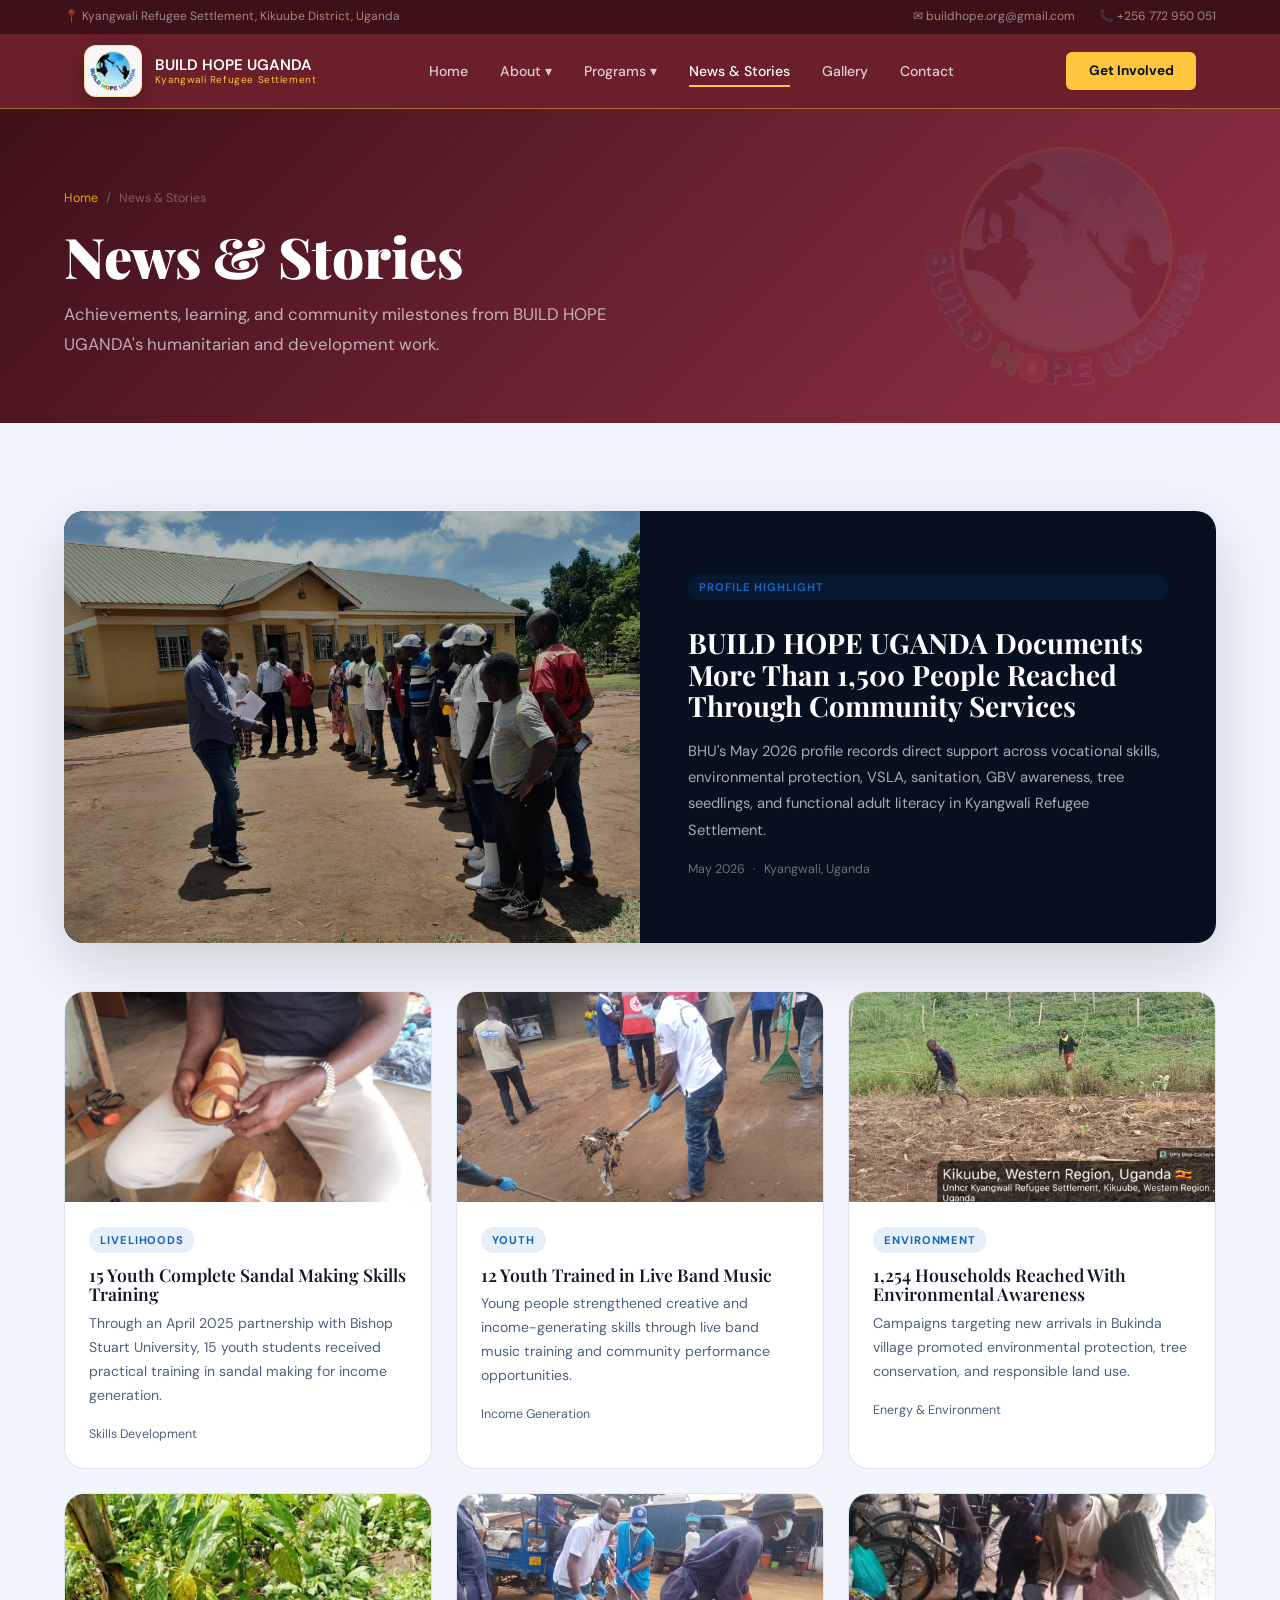
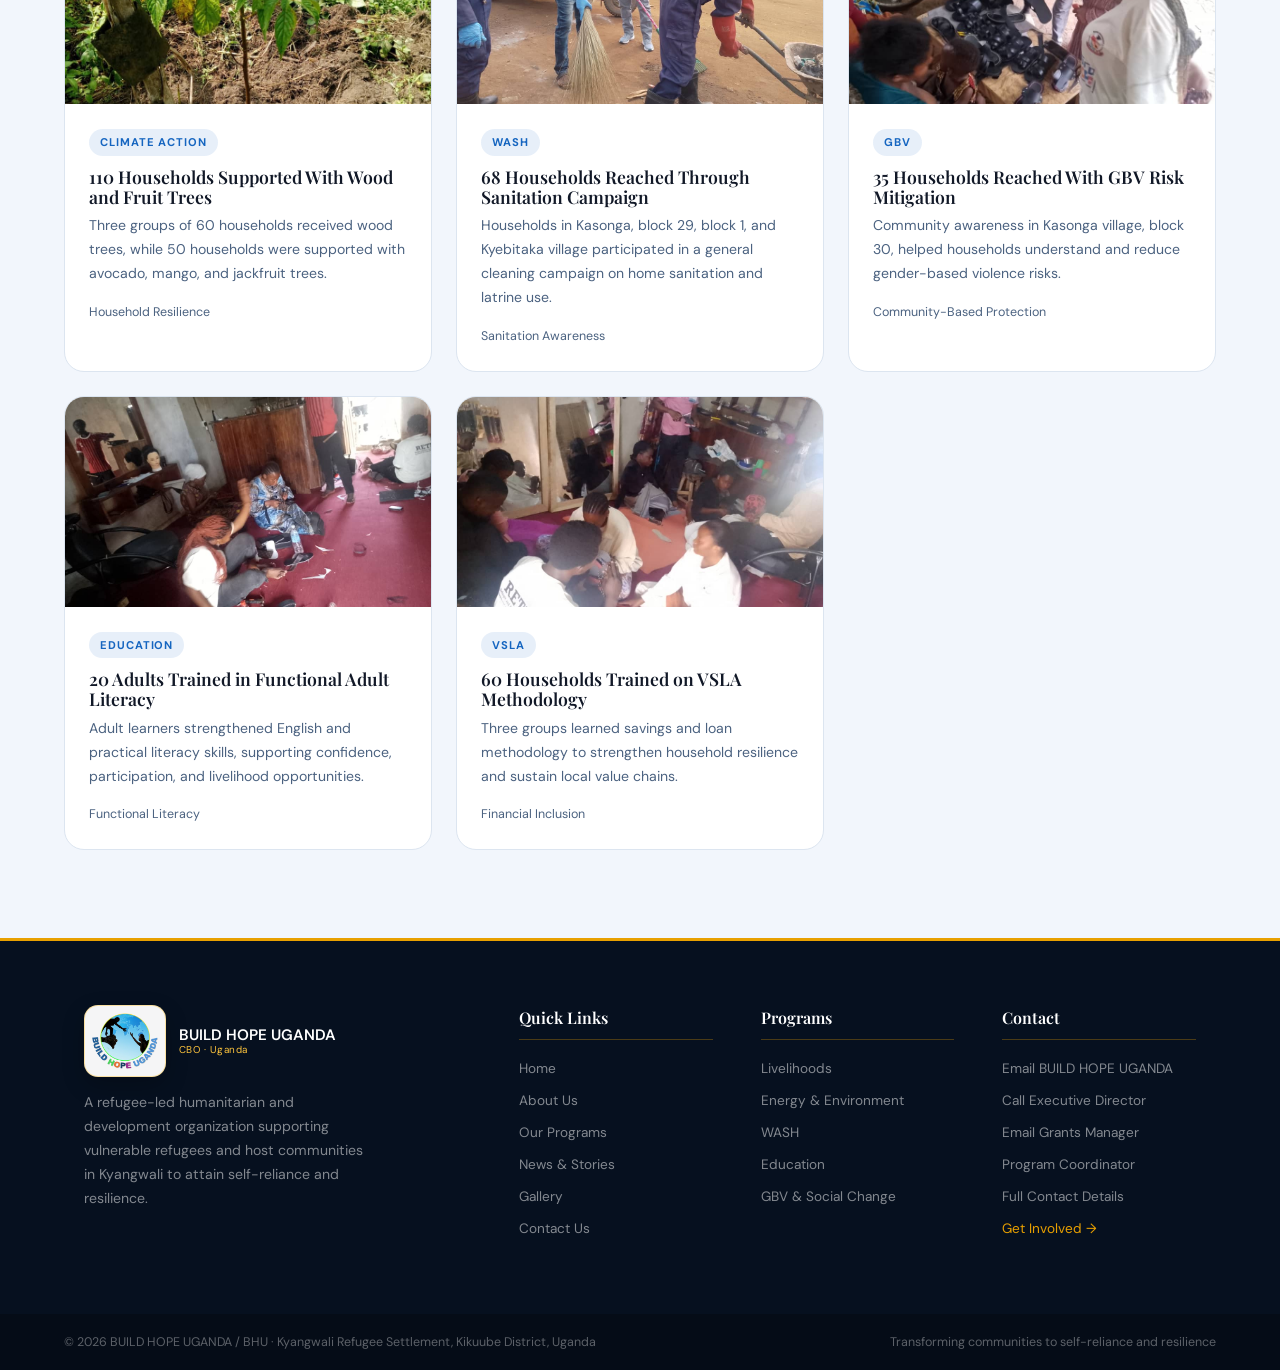
==== news.html @ aa058f79 "Initial website upload" ====
<!DOCTYPE html>
<html lang="en">
<head>
  <meta charset="UTF-8"/>
  <meta name="viewport" content="width=device-width,initial-scale=1"/>
  <title>News &amp; Stories — BUILD HOPE UGANDA / BHU</title>
  <meta name="description"
    content="Read updates and stories from BUILD HOPE UGANDA's community work in Kyangwali Refugee Settlement." />
  <meta property="og:title" content="BUILD HOPE UGANDA News & Stories" />
  <meta property="og:description"
    content="Achievements, learning, and community milestones from BUILD HOPE UGANDA." />
  <meta property="og:image" content="asset/build activities images/IMG-20260504-WA0045.jpg" />
  <meta property="og:type" content="website" />
  <meta name="twitter:card" content="summary_large_image" />
  <link rel="icon" type="image/png" href="asset/build-hope-uganda-logo-transparent.png" />
  <link rel="stylesheet" href="css/shared.css"/>
  <link rel="stylesheet" href="css/news.css"/>
</head>
<body data-page="news">
<div id="topbar"></div>
<div id="navbar"></div>

<div class="page-hero">
  <div class="page-hero-inner">
    <div class="breadcrumb"><a href="index.html">Home</a><span>/</span><span>News &amp; Stories</span></div>
    <h1>News &amp; Stories</h1>
    <p>Achievements, learning, and community milestones from BUILD HOPE UGANDA's humanitarian and development work.</p>
  </div>
</div>

<section class="section bg-white">
  <div class="section-inner">
    <div class="featured-story reveal">
      <img src="asset/build activities images/IMG-20260504-WA0045.jpg" alt="Featured BUILD HOPE UGANDA community story" decoding="async"/>
      <div class="featured-body">
        <span class="card-tag">Profile Highlight</span>
        <h2>BUILD HOPE UGANDA Documents More Than 1,500 People Reached Through Community Services</h2>
        <p>BHU's May 2026 profile records direct support across vocational skills, environmental protection, VSLA, sanitation, GBV awareness, tree seedlings, and functional adult literacy in Kyangwali Refugee Settlement.</p>
        <div class="story-meta"><span>May 2026</span><span>·</span><span>Kyangwali, Uganda</span></div>
      </div>
    </div>

    <div class="news-grid-full">
      <article class="card reveal">
        <img class="card-img" src="asset/build activities images/IMG-20260504-WA0014.jpg" alt="Youth sandal making training" loading="lazy" decoding="async"/>
        <div class="card-body">
          <span class="card-tag">Livelihoods</span>
          <h3>15 Youth Complete Sandal Making Skills Training</h3>
          <p>Through an April 2025 partnership with Bishop Stuart University, 15 youth students received practical training in sandal making for income generation.</p>
          <div class="story-meta"><span>Skills Development</span></div>
        </div>
      </article>
      <article class="card reveal">
        <img class="card-img" src="asset/build activities images/IMG-20260504-WA0004.jpg" alt="Youth live band training" loading="lazy" decoding="async"/>
        <div class="card-body">
          <span class="card-tag">Youth</span>
          <h3>12 Youth Trained in Live Band Music</h3>
          <p>Young people strengthened creative and income-generating skills through live band music training and community performance opportunities.</p>
          <div class="story-meta"><span>Income Generation</span></div>
        </div>
      </article>
      <article class="card reveal">
        <img class="card-img" src="asset/build activities images/IMG-20260504-WA0047.jpg" alt="Environment" loading="lazy" decoding="async"/>
        <div class="card-body">
          <span class="card-tag">Environment</span>
          <h3>1,254 Households Reached With Environmental Awareness</h3>
          <p>Campaigns targeting new arrivals in Bukinda village promoted environmental protection, tree conservation, and responsible land use.</p>
          <div class="story-meta"><span>Energy &amp; Environment</span></div>
        </div>
      </article>
      <article class="card reveal">
        <img class="card-img" src="asset/build activities images/IMG-20260504-WA0039.jpg" alt="Tree seedlings" loading="lazy" decoding="async"/>
        <div class="card-body">
          <span class="card-tag">Climate Action</span>
          <h3>110 Households Supported With Wood and Fruit Trees</h3>
          <p>Three groups of 60 households received wood trees, while 50 households were supported with avocado, mango, and jackfruit trees.</p>
          <div class="story-meta"><span>Household Resilience</span></div>
        </div>
      </article>
      <article class="card reveal">
        <img class="card-img" src="asset/build activities images/IMG-20260504-WA0001.jpg" alt="WASH" loading="lazy" decoding="async"/>
        <div class="card-body">
          <span class="card-tag">WASH</span>
          <h3>68 Households Reached Through Sanitation Campaign</h3>
          <p>Households in Kasonga, block 29, block 1, and Kyebitaka village participated in a general cleaning campaign on home sanitation and latrine use.</p>
          <div class="story-meta"><span>Sanitation Awareness</span></div>
        </div>
      </article>
      <article class="card reveal">
        <img class="card-img" src="asset/build activities images/IMG-20260504-WA0009.jpg" alt="GBV" loading="lazy" decoding="async"/>
        <div class="card-body">
          <span class="card-tag">GBV</span>
          <h3>35 Households Reached With GBV Risk Mitigation</h3>
          <p>Community awareness in Kasonga village, block 30, helped households understand and reduce gender-based violence risks.</p>
          <div class="story-meta"><span>Community-Based Protection</span></div>
        </div>
      </article>
      <article class="card reveal">
        <img class="card-img" src="asset/build activities images/IMG-20260504-WA0007.jpg" alt="Literacy" loading="lazy" decoding="async"/>
        <div class="card-body">
          <span class="card-tag">Education</span>
          <h3>20 Adults Trained in Functional Adult Literacy</h3>
          <p>Adult learners strengthened English and practical literacy skills, supporting confidence, participation, and livelihood opportunities.</p>
          <div class="story-meta"><span>Functional Literacy</span></div>
        </div>
      </article>
      <article class="card reveal">
        <img class="card-img" src="asset/build activities images/IMG-20260504-WA0006.jpg" alt="VSLA group" loading="lazy" decoding="async"/>
        <div class="card-body">
          <span class="card-tag">VSLA</span>
          <h3>60 Households Trained on VSLA Methodology</h3>
          <p>Three groups learned savings and loan methodology to strengthen household resilience and sustain local value chains.</p>
          <div class="story-meta"><span>Financial Inclusion</span></div>
        </div>
      </article>
    </div>
  </div>
</section>

<div id="footer"></div>
<script src="js/nav.js"></script>
</body>
</html>
---- css/shared.css ----
/* ═══════════════════════════════════════════════
   BUILD HOPE UGANDA — shared.css  (used by ALL pages)
   Dark Navy + White + Gold — UNHCR-style multi-page
   ═══════════════════════════════════════════════ */

@import url("https://fonts.googleapis.com/css2?family=Playfair+Display:ital,wght@0,600;0,700;0,900;1,700&family=DM+Sans:wght@300;400;500;600&display=swap");

/* ── VARIABLES ── */
:root {
  --navy: #06101f;
  --navy-2: #0d1f3c;
  --navy-3: #162d54;
  --blue: #1565c0;
  --blue-2: #1976d2;
  --gold: #e8a000;
  --gold-2: #ffc53d;
  --white: #ffffff;
  --off: #f2f6fc;
  --text: #111827;
  --muted: #4b6280;
  --border: #dce5f0;
  --r-sm: 6px;
  --r-md: 12px;
  --r-lg: 20px;
  --sh-sm: 0 2px 10px rgba(0, 0, 0, 0.07);
  --sh-md: 0 8px 32px rgba(0, 0, 0, 0.11);
  --sh-lg: 0 20px 64px rgba(0, 0, 0, 0.16);
  --t: 0.3s ease;
  --max: 1240px;
  --topbar-h: 34px;
  --nav-h: 74px;
  --page-nav: var(--navy-2);
  --page-nav-dark: var(--navy);
  --page-nav-soft: var(--navy-3);
  --page-accent: var(--gold);
}

body[data-page="home"] {
  --page-nav: #0d1f3c;
  --page-nav-dark: #06101f;
  --page-nav-soft: #162d54;
  --page-accent: #e8a000;
}

body[data-page="about"] {
  --page-nav: #123f6d;
  --page-nav-dark: #08213f;
  --page-nav-soft: #1f5f91;
  --page-accent: #ffc53d;
}

body[data-page="programs"] {
  --page-nav: #0f5132;
  --page-nav-dark: #07351f;
  --page-nav-soft: #197144;
  --page-accent: #ffc53d;
}

body[data-page="news"] {
  --page-nav: #6b1f2b;
  --page-nav-dark: #3e1018;
  --page-nav-soft: #923246;
  --page-accent: #ffc53d;
}

body[data-page="gallery"] {
  --page-nav: #3a346d;
  --page-nav-dark: #211d45;
  --page-nav-soft: #564ca0;
  --page-accent: #ffc53d;
}

body[data-page="contact"] {
  --page-nav: #0b5d63;
  --page-nav-dark: #06363a;
  --page-nav-soft: #11818a;
  --page-accent: #ffc53d;
}

*,
*::before,
*::after {
  box-sizing: border-box;
  margin: 0;
  padding: 0;
}
html {
  scroll-behavior: smooth;
  font-size: 16px;
  scroll-padding-top: calc(var(--topbar-h) + var(--nav-h) + 18px);
}
body {
  font-family: "DM Sans", sans-serif;
  background: var(--off);
  color: var(--text);
  line-height: 1.65;
  overflow-x: hidden;
  padding-top: calc(var(--topbar-h) + var(--nav-h));
}
img {
  max-width: 100%;
  display: block;
}
a {
  text-decoration: none;
  color: inherit;
}
ul {
  list-style: none;
}

/* ── LAYOUT ── */
.wrap {
  max-width: var(--max);
  margin: 0 auto;
  padding: 0 5%;
}
.section {
  padding: 5.5rem 5%;
}
.section-inner {
  max-width: var(--max);
  margin: 0 auto;
}

/* ── TYPE ── */
.tag {
  display: inline-block;
  font-size: 0.68rem;
  font-weight: 600;
  letter-spacing: 0.2em;
  text-transform: uppercase;
  color: var(--blue);
  margin-bottom: 0.5rem;
}
.tag::before {
  content: "— ";
}
.tag-gold {
  color: var(--gold);
}
.tag-white {
  color: rgba(255, 255, 255, 0.6);
}
h1,
h2,
h3,
h4 {
  font-family: "Playfair Display", serif;
  line-height: 1.12;
}
h2 {
  font-size: clamp(1.9rem, 3.5vw, 2.8rem);
  font-weight: 700;
  color: var(--text);
  margin-bottom: 0.9rem;
}
h3 {
  font-size: 1.35rem;
  font-weight: 600;
  margin-bottom: 0.5rem;
}
.light-h {
  color: var(--white);
}
.lead {
  font-size: 1.05rem;
  color: var(--muted);
  max-width: 580px;
  line-height: 1.8;
  font-weight: 300;
}
.lead-light {
  color: rgba(255, 255, 255, 0.65);
}

/* ── BUTTONS ── */
.btn {
  display: inline-block;
  padding: 0.82rem 2rem;
  border-radius: var(--r-sm);
  font-weight: 600;
  font-size: 0.92rem;
  transition:
    transform var(--t),
    opacity var(--t),
    background var(--t);
}
.btn-gold {
  background: var(--gold);
  color: var(--navy);
}
.btn-gold:hover {
  opacity: 0.88;
  transform: translateY(-2px);
}
.btn-outline-w {
  border: 2px solid rgba(255, 255, 255, 0.45);
  color: var(--white);
}
.btn-outline-w:hover {
  border-color: var(--gold);
  background: rgba(232, 160, 0, 0.12);
}
.btn-outline-d {
  border: 2px solid var(--navy-3);
  color: var(--navy);
}
.btn-outline-d:hover {
  background: var(--navy);
  color: var(--white);
}

/* ══════════════════════════
   TOP BAR
══════════════════════════ */
.topbar {
  position: fixed;
  top: 0;
  left: 0;
  right: 0;
  z-index: 700;
  min-height: var(--topbar-h);
  background: var(--page-nav-dark);
  padding: 0.45rem 5%;
  display: flex;
  justify-content: space-between;
  align-items: center;
  font-size: 0.75rem;
  color: rgba(255, 255, 255, 0.5);
}
.topbar a {
  color: rgba(255, 255, 255, 0.5);
  transition: color var(--t);
}
.topbar a:hover {
  color: var(--page-accent);
}
.topbar-right {
  display: flex;
  gap: 1.5rem;
}

/* ══════════════════════════
   NAVBAR
══════════════════════════ */
#nav {
  position: fixed;
  top: var(--topbar-h);
  left: 0;
  right: 0;
  z-index: 650;
  background: var(--page-nav);
  border-bottom: 1px solid rgba(232, 160, 0, 0.22);
  border-bottom-color: color-mix(in srgb, var(--page-accent) 45%, transparent);
  transition:
    background var(--t),
    border-color var(--t),
    box-shadow var(--t);
}
#nav.shadow {
  box-shadow: 0 4px 28px rgba(0, 0, 0, 0.4);
}
.nav-wrap {
  max-width: var(--max);
  margin: 0 auto;
  padding: 0 5%;
  min-height: var(--nav-h);
  display: flex;
  align-items: center;
  justify-content: space-between;
  gap: 1rem;
}
.nav-brand {
  display: flex;
  align-items: center;
  gap: 0.8rem;
  flex-shrink: 0;
}
.nav-logo {
  width: 58px;
  height: 52px;
  background: rgba(255, 255, 255, 0.96);
  border-radius: 12px;
  object-fit: contain;
  padding: 4px;
  border: 1px solid rgba(232, 160, 0, 0.35);
  border-color: color-mix(in srgb, var(--page-accent) 45%, transparent);
  box-shadow: 0 8px 22px rgba(0, 0, 0, 0.22);
  flex-shrink: 0;
}
.nav-name {
  display: block;
  font-weight: 600;
  font-size: 0.95rem;
  color: var(--white);
  line-height: 1.2;
}
.nav-name small {
  display: block;
  font-size: 0.62rem;
  color: var(--page-accent);
  font-weight: 400;
  letter-spacing: 0.06em;
}
.nav-menu {
  display: flex;
  align-items: center;
  gap: 2rem;
}
.nav-menu > li > a {
  color: rgba(255, 255, 255, 0.78);
  font-size: 0.88rem;
  font-weight: 500;
  transition: color var(--t);
  position: relative;
  padding: 0.3rem 0;
}
.nav-menu > li > a::after {
  content: "";
  position: absolute;
  bottom: -2px;
  left: 0;
  right: 0;
  height: 2px;
  background: var(--page-accent);
  transform: scaleX(0);
  transition: transform var(--t);
}
.nav-menu > li > a:hover,
.nav-menu > li > a.active {
  color: var(--white);
}
.nav-menu > li > a:hover::after,
.nav-menu > li > a.active::after {
  transform: scaleX(1);
}
/* dropdown */
.has-drop {
  position: relative;
}
.dropdown {
  position: absolute;
  top: calc(100% + 16px);
  left: 0;
  background: var(--white);
  border-radius: var(--r-md);
  box-shadow: var(--sh-lg);
  min-width: 220px;
  padding: 0.6rem 0;
  opacity: 0;
  pointer-events: none;
  transform: translateY(8px);
  transition: all var(--t);
}
.has-drop:hover .dropdown {
  opacity: 1;
  pointer-events: all;
  transform: translateY(0);
}
.dropdown a {
  display: block;
  padding: 0.65rem 1.3rem;
  font-size: 0.88rem;
  color: var(--text);
  transition:
    background var(--t),
    color var(--t);
}
.dropdown a:hover {
  background: var(--off);
  color: var(--blue);
}
.nav-cta {
  background: var(--page-accent);
  color: var(--navy);
  padding: 0.5rem 1.4rem;
  border-radius: var(--r-sm);
  font-size: 0.85rem;
  font-weight: 700;
  transition: opacity var(--t);
  flex-shrink: 0;
}
.nav-cta:hover {
  opacity: 0.85;
}
.hamburger {
  display: none;
  flex-direction: column;
  gap: 5px;
  background: none;
  border: none;
  cursor: pointer;
  padding: 4px;
}
.hamburger span {
  display: block;
  width: 24px;
  height: 2px;
  background: var(--white);
  border-radius: 2px;
  transition: all var(--t);
}
.hamburger.open span:nth-child(1) {
  transform: translateY(7px) rotate(45deg);
}
.hamburger.open span:nth-child(2) {
  opacity: 0;
}
.hamburger.open span:nth-child(3) {
  transform: translateY(-7px) rotate(-45deg);
}
.mob-nav {
  display: none;
  background: var(--page-nav-dark);
  border-top: 1px solid rgba(255, 255, 255, 0.07);
}
.mob-nav.show {
  display: block;
}
.mob-nav ul {
  padding: 1.2rem 5%;
  display: flex;
  flex-direction: column;
  gap: 0.8rem;
}
.mob-nav a {
  color: rgba(255, 255, 255, 0.8);
  font-size: 0.95rem;
  font-weight: 500;
  padding: 0.5rem 0;
  display: block;
  border-bottom: 1px solid rgba(255, 255, 255, 0.06);
}
.mob-nav a:hover {
  color: var(--page-accent);
}

/* ══════════════════════════
   FOOTER
══════════════════════════ */
.site-footer {
  background: var(--navy);
  border-top: 3px solid var(--gold);
}
.footer-top {
  max-width: var(--max);
  margin: 0 auto;
  padding: 4rem 5%;
  display: grid;
  grid-template-columns: 2fr 1fr 1fr 1fr;
  gap: 3rem;
}
.footer-brand p {
  font-size: 0.88rem;
  color: rgba(255, 255, 255, 0.5);
  line-height: 1.7;
  margin-top: 0.9rem;
  max-width: 280px;
}
.footer-brand .nav-brand {
  align-items: center;
}
.footer-brand .footer-logo {
  width: 82px;
  height: 72px;
  padding: 5px;
  border-radius: 14px;
}
.footer-col h5 {
  font-family: "Playfair Display", serif;
  font-size: 1rem;
  font-weight: 600;
  color: var(--white);
  margin-bottom: 1.1rem;
  padding-bottom: 0.5rem;
  border-bottom: 1px solid rgba(232, 160, 0, 0.3);
}
.footer-col a {
  display: block;
  color: rgba(255, 255, 255, 0.5);
  font-size: 0.85rem;
  margin-bottom: 0.6rem;
  transition: color var(--t);
}
.footer-col a:hover {
  color: var(--gold);
}
.wa-icon-link {
  display: inline-flex !important;
  width: 2.1rem;
  height: 2.1rem;
  align-items: center;
  justify-content: center;
  border-radius: 999px;
  background: #25d366;
  color: var(--white) !important;
  margin-top: 0.25rem;
  margin-bottom: 0.65rem;
  transition:
    transform var(--t),
    background var(--t);
}
.wa-icon-link::before,
.wa-action::before,
.wa-btn::before {
  content: "";
  width: 1.18rem;
  height: 1.18rem;
  background: currentColor;
  -webkit-mask: url("data:image/svg+xml,%3Csvg xmlns='http://www.w3.org/2000/svg' viewBox='0 0 32 32'%3E%3Cpath d='M16.04 3.2A12.75 12.75 0 0 0 5.2 22.7L3.6 28.8l6.25-1.6A12.75 12.75 0 1 0 16.04 3.2Zm0 2.4a10.35 10.35 0 0 1 8.82 15.75 10.33 10.33 0 0 1-13.98 3.7l-.43-.25-3.68.95.96-3.58-.28-.45A10.35 10.35 0 0 1 16.04 5.6Zm-4.18 5.48c-.24 0-.62.09-.95.46-.33.36-1.24 1.22-1.24 2.98 0 1.75 1.27 3.44 1.45 3.68.18.24 2.45 3.92 6.07 5.34 3.01 1.18 3.63.95 4.28.89.65-.06 2.1-.86 2.4-1.69.29-.82.29-1.53.2-1.68-.09-.15-.33-.24-.7-.42-.36-.18-2.1-1.04-2.43-1.16-.32-.12-.56-.18-.8.18-.24.36-.92 1.16-1.13 1.4-.21.24-.42.27-.78.09-.36-.18-1.53-.56-2.92-1.79-1.08-.96-1.81-2.15-2.02-2.51-.21-.36-.02-.56.16-.74.16-.16.36-.42.54-.63.18-.21.24-.36.36-.6.12-.24.06-.45-.03-.63-.09-.18-.8-1.93-1.1-2.65-.29-.7-.59-.6-.8-.61h-.56Z'/%3E%3C/svg%3E") center / contain no-repeat;
  mask: url("data:image/svg+xml,%3Csvg xmlns='http://www.w3.org/2000/svg' viewBox='0 0 32 32'%3E%3Cpath d='M16.04 3.2A12.75 12.75 0 0 0 5.2 22.7L3.6 28.8l6.25-1.6A12.75 12.75 0 1 0 16.04 3.2Zm0 2.4a10.35 10.35 0 0 1 8.82 15.75 10.33 10.33 0 0 1-13.98 3.7l-.43-.25-3.68.95.96-3.58-.28-.45A10.35 10.35 0 0 1 16.04 5.6Zm-4.18 5.48c-.24 0-.62.09-.95.46-.33.36-1.24 1.22-1.24 2.98 0 1.75 1.27 3.44 1.45 3.68.18.24 2.45 3.92 6.07 5.34 3.01 1.18 3.63.95 4.28.89.65-.06 2.1-.86 2.4-1.69.29-.82.29-1.53.2-1.68-.09-.15-.33-.24-.7-.42-.36-.18-2.1-1.04-2.43-1.16-.32-.12-.56-.18-.8.18-.24.36-.92 1.16-1.13 1.4-.21.24-.42.27-.78.09-.36-.18-1.53-.56-2.92-1.79-1.08-.96-1.81-2.15-2.02-2.51-.21-.36-.02-.56.16-.74.16-.16.36-.42.54-.63.18-.21.24-.36.36-.6.12-.24.06-.45-.03-.63-.09-.18-.8-1.93-1.1-2.65-.29-.7-.59-.6-.8-.61h-.56Z'/%3E%3C/svg%3E") center / contain no-repeat;
}
.wa-icon-link:hover {
  background: #1da851;
  transform: translateY(-2px);
}
.footer-contact-label {
  display: block;
  color: var(--white);
  font-size: 0.82rem;
  font-weight: 600;
  margin: 0.9rem 0 0.3rem;
}
.footer-contact-text {
  display: block;
  color: rgba(255, 255, 255, 0.5);
  font-size: 0.85rem;
  line-height: 1.6;
  margin-bottom: 0.6rem;
}
.footer-bottom {
  background: rgba(0, 0, 0, 0.25);
  padding: 1.1rem 5%;
  display: flex;
  justify-content: space-between;
  align-items: center;
  flex-wrap: wrap;
  gap: 0.5rem;
  font-size: 0.78rem;
  color: rgba(255, 255, 255, 0.35);
}
.footer-bottom a {
  color: rgba(255, 255, 255, 0.35);
}
.footer-bottom a:hover {
  color: var(--gold);
}

/* ══════════════════════════
   PAGE HERO (inner pages)
══════════════════════════ */
.page-hero {
  background: linear-gradient(135deg, var(--page-nav-dark) 0%, var(--page-nav-soft) 100%);
  padding: 5rem 5% 4rem;
  position: relative;
  overflow: hidden;
}
.page-hero::before {
  content: "";
  position: absolute;
  right: max(5%, calc((100vw - var(--max)) / 2));
  top: 50%;
  width: min(300px, 34vw);
  aspect-ratio: 510 / 441;
  background: url("../asset/build-hope-uganda-logo-transparent.png") center/contain no-repeat;
  opacity: 0.08;
  transform: translateY(-50%);
  pointer-events: none;
}
.page-hero::after {
  content: "";
  position: absolute;
  inset: 0;
  background: url("data:image/svg+xml,%3Csvg width='60' height='60' xmlns='http://www.w3.org/2000/svg'%3E%3Ccircle cx='30' cy='30' r='1' fill='rgba(255,255,255,.04)'/%3E%3C/svg%3E");
  pointer-events: none;
}
.page-hero-inner {
  max-width: var(--max);
  margin: 0 auto;
  position: relative;
  z-index: 1;
}
.page-hero h1 {
  font-family: "Playfair Display", serif;
  font-size: clamp(2.2rem, 5vw, 3.5rem);
  font-weight: 900;
  color: var(--white);
  margin-bottom: 0.8rem;
}
.page-hero p {
  font-size: 1.05rem;
  color: rgba(255, 255, 255, 0.65);
  max-width: 560px;
  line-height: 1.75;
}
.breadcrumb {
  display: flex;
  align-items: center;
  gap: 0.5rem;
  font-size: 0.78rem;
  color: rgba(255, 255, 255, 0.45);
  margin-bottom: 1rem;
}
.breadcrumb a {
  color: var(--gold);
}
.breadcrumb span {
  color: rgba(255, 255, 255, 0.3);
}

/* ══════════════════════════
   CARDS
══════════════════════════ */
.card {
  background: var(--white);
  border: 1px solid var(--border);
  border-radius: var(--r-lg);
  overflow: hidden;
  transition:
    transform var(--t),
    box-shadow var(--t);
}
.card:hover {
  transform: translateY(-5px);
  box-shadow: var(--sh-md);
}
.card-img {
  width: 100%;
  height: 210px;
  aspect-ratio: 16 / 10;
  object-fit: cover;
}
.card-body {
  padding: 1.5rem;
}
.card-body h3 {
  font-size: 1.1rem;
  margin-bottom: 0.5rem;
}
.card-body p {
  font-size: 0.88rem;
  color: var(--muted);
  line-height: 1.7;
}
.card-tag {
  display: inline-block;
  background: rgba(21, 101, 192, 0.1);
  color: var(--blue);
  font-size: 0.7rem;
  font-weight: 700;
  letter-spacing: 0.08em;
  text-transform: uppercase;
  padding: 0.25rem 0.7rem;
  border-radius: 20px;
  margin-bottom: 0.7rem;
}

/* ══════════════════════════
   REVEAL ANIMATION
══════════════════════════ */
.reveal {
  opacity: 0;
  transform: translateY(28px);
  transition:
    opacity 0.65s ease,
    transform 0.65s ease;
}
.reveal.in {
  opacity: 1;
  transform: translateY(0);
}

/* ══════════════════════════
   RESPONSIVE
══════════════════════════ */
@media (max-width: 960px) {
  .nav-menu,
  .nav-cta {
    display: none;
  }
  .hamburger {
    display: flex;
  }
  .footer-top {
    grid-template-columns: 1fr 1fr;
    gap: 2rem;
  }
}
@media (max-width: 600px) {
  :root {
    --topbar-h: 38px;
    --nav-h: 68px;
  }
  .section {
    padding: 3.5rem 5%;
  }
  .footer-top {
    grid-template-columns: 1fr;
  }
  .topbar .topbar-right {
    display: none;
  }
  .topbar {
    justify-content: center;
    text-align: center;
    line-height: 1.35;
  }
  .nav-logo {
    width: 50px;
    height: 46px;
  }
  .nav-name {
    font-size: 0.82rem;
    max-width: 190px;
  }
  .nav-name small {
    font-size: 0.55rem;
  }
  .card {
    border-radius: var(--r-md);
  }
  .card-img {
    height: auto;
  }
  .page-hero::before {
    width: 210px;
    right: -54px;
    opacity: 0.06;
  }
}
---- css/news.css ----
/* ── NEWS PAGE CSS ── */
.featured-story {
  display: grid;
  grid-template-columns: 1fr 1fr;
  border-radius: var(--r-lg);
  overflow: hidden;
  box-shadow: var(--sh-lg);
  margin-bottom: 3rem;
  background: var(--navy);
}
.featured-story img {
  width: 100%;
  height: 100%;
  object-fit: cover;
  filter: brightness(0.75);
}
.featured-body {
  padding: 3rem;
  display: flex;
  flex-direction: column;
  justify-content: center;
}
.featured-body h2 {
  font-family: "Playfair Display", serif;
  font-size: 1.75rem;
  color: var(--white);
  margin: 1rem 0;
}
.featured-body p {
  font-size: 0.92rem;
  color: rgba(255, 255, 255, 0.65);
  line-height: 1.8;
}
.story-meta {
  display: flex;
  gap: 0.5rem;
  align-items: center;
  margin-top: 1rem;
  font-size: 0.78rem;
  color: rgba(255, 255, 255, 0.4);
}
.news-grid-full {
  display: grid;
  grid-template-columns: repeat(3, 1fr);
  gap: 1.5rem;
}
.card .story-meta span {
  color: var(--muted);
  font-size: 0.78rem;
}
@media (max-width: 960px) {
  .featured-story {
    grid-template-columns: 1fr;
  }
  .news-grid-full {
    grid-template-columns: 1fr 1fr;
  }
}
@media (max-width: 600px) {
  .news-grid-full {
    grid-template-columns: 1fr;
  }
  .featured-body {
    padding: 1.5rem;
  }
  .featured-story {
    border-radius: var(--r-md);
  }
  .featured-story img {
    aspect-ratio: 4 / 3;
    height: auto;
  }
  .featured-body h2 {
    font-size: 1.35rem;
  }
}
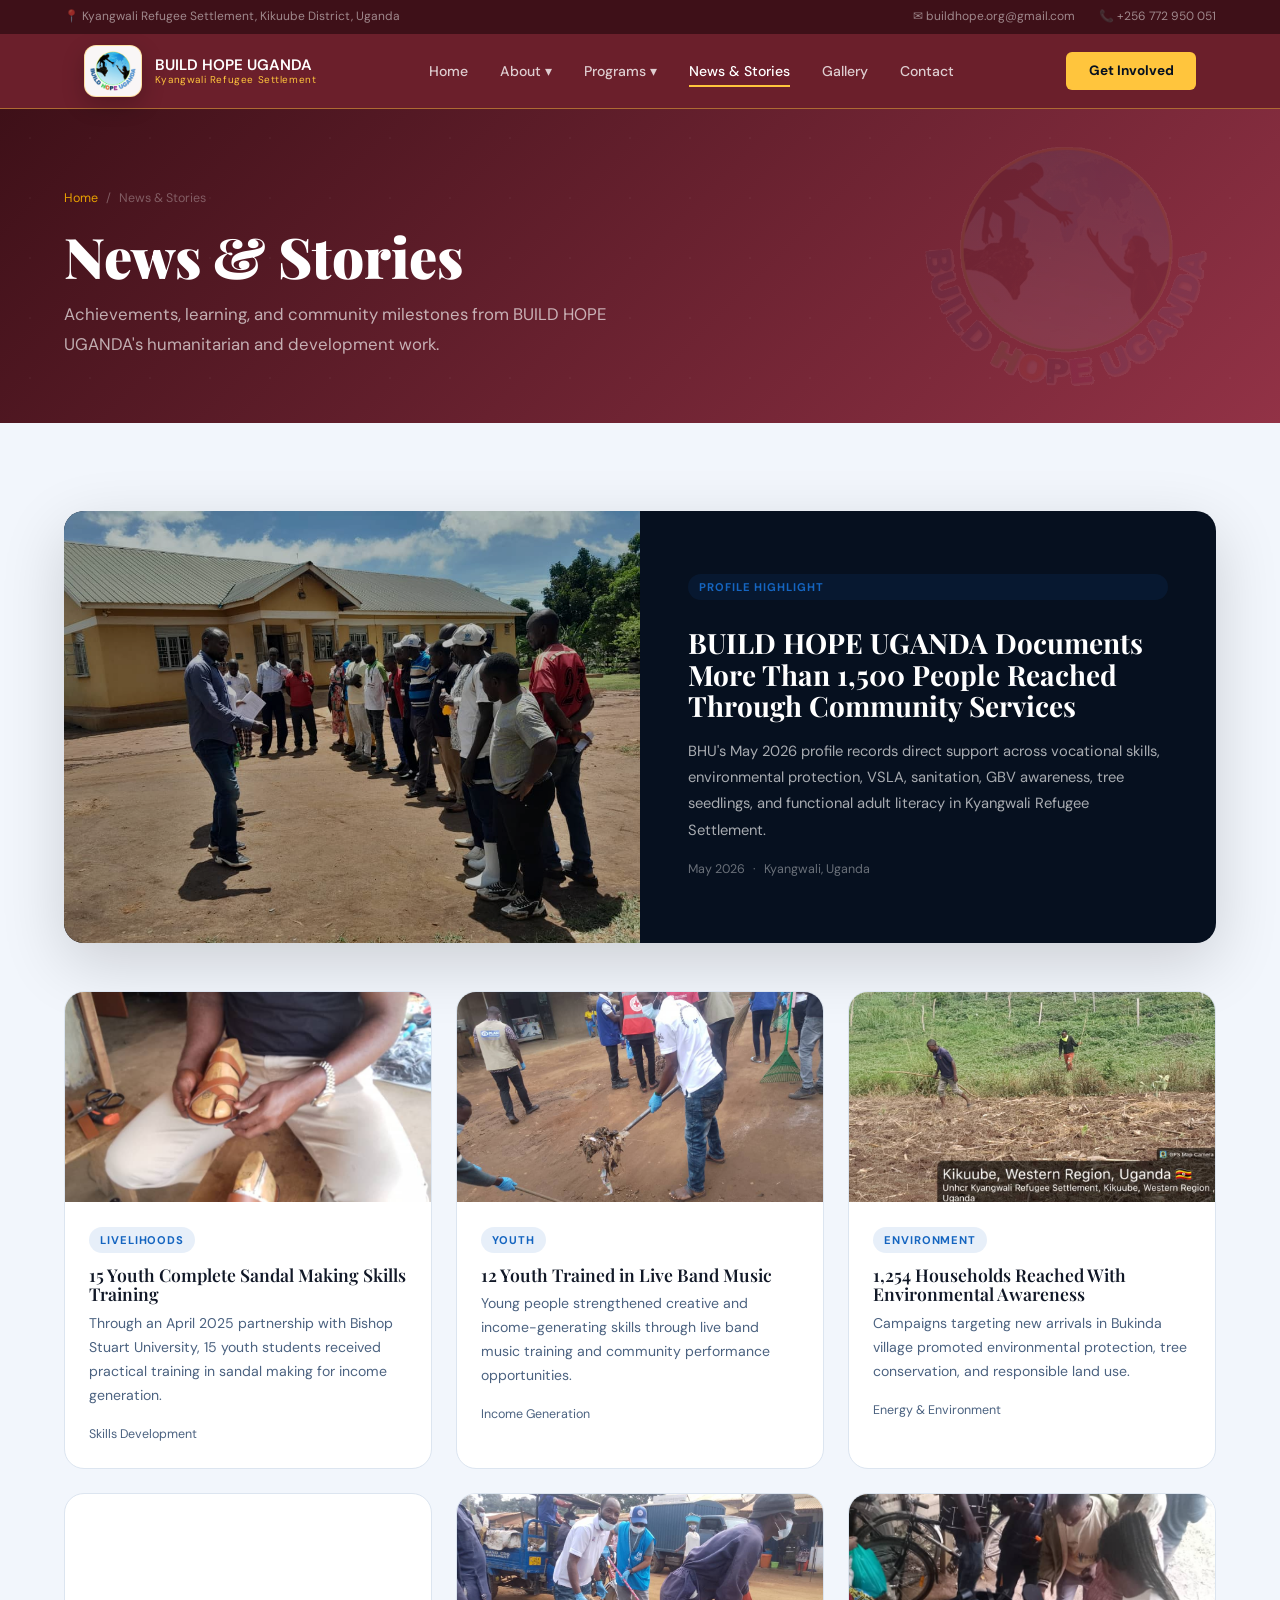
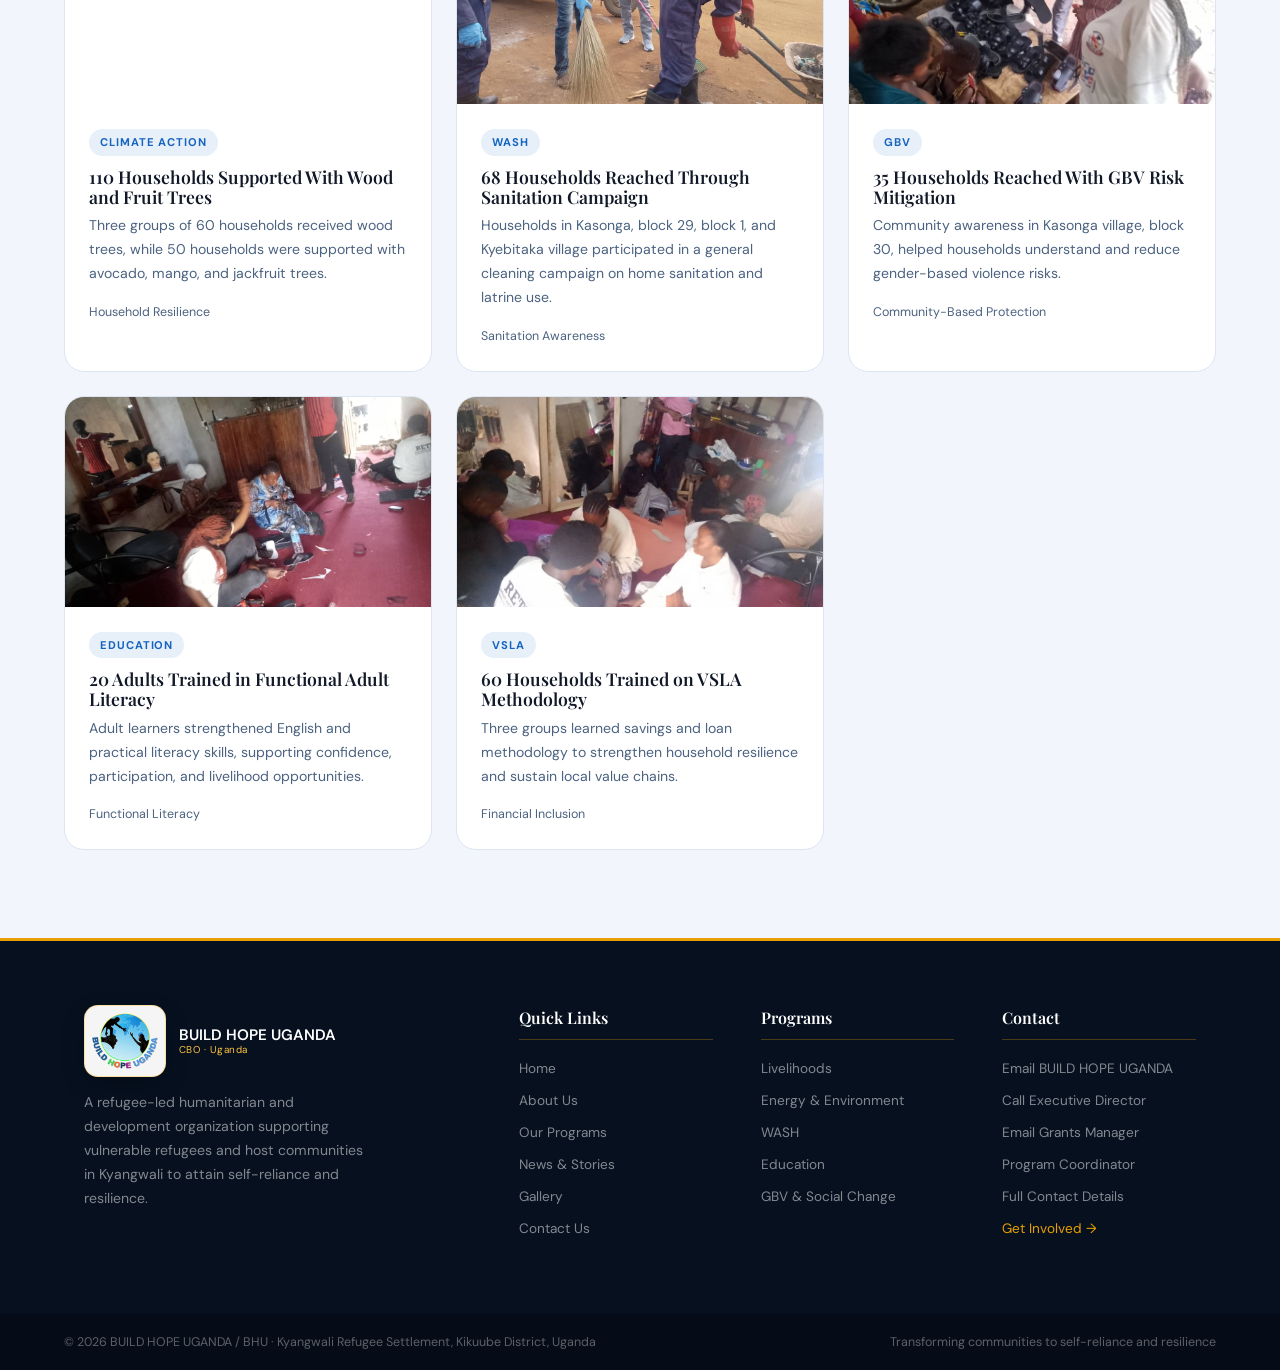
==== commit fcc97b2d: "update" ====
--- a/news.html
+++ b/news.html
@@ -9,6 +9,8 @@
   <meta property="og:title" content="BUILD HOPE UGANDA News & Stories" />
   <meta property="og:description"
     content="Achievements, learning, and community milestones from BUILD HOPE UGANDA." />
+  <meta property="og:url" content="https://build-hope-uganda.vercel.app/news.html" />
+  <link rel="canonical" href="https://build-hope-uganda.vercel.app/news.html" />
   <meta property="og:image" content="asset/build activities images/IMG-20260504-WA0045.jpg" />
   <meta property="og:type" content="website" />
   <meta name="twitter:card" content="summary_large_image" />
--- a/css/shared.css
+++ b/css/shared.css
@@ -178,9 +178,12 @@
 .btn {
   display: inline-block;
   padding: 0.82rem 2rem;
+  border: 0;
   border-radius: var(--r-sm);
   font-weight: 600;
   font-size: 0.92rem;
+  font-family: inherit;
+  cursor: pointer;
   transition:
     transform var(--t),
     opacity var(--t),
